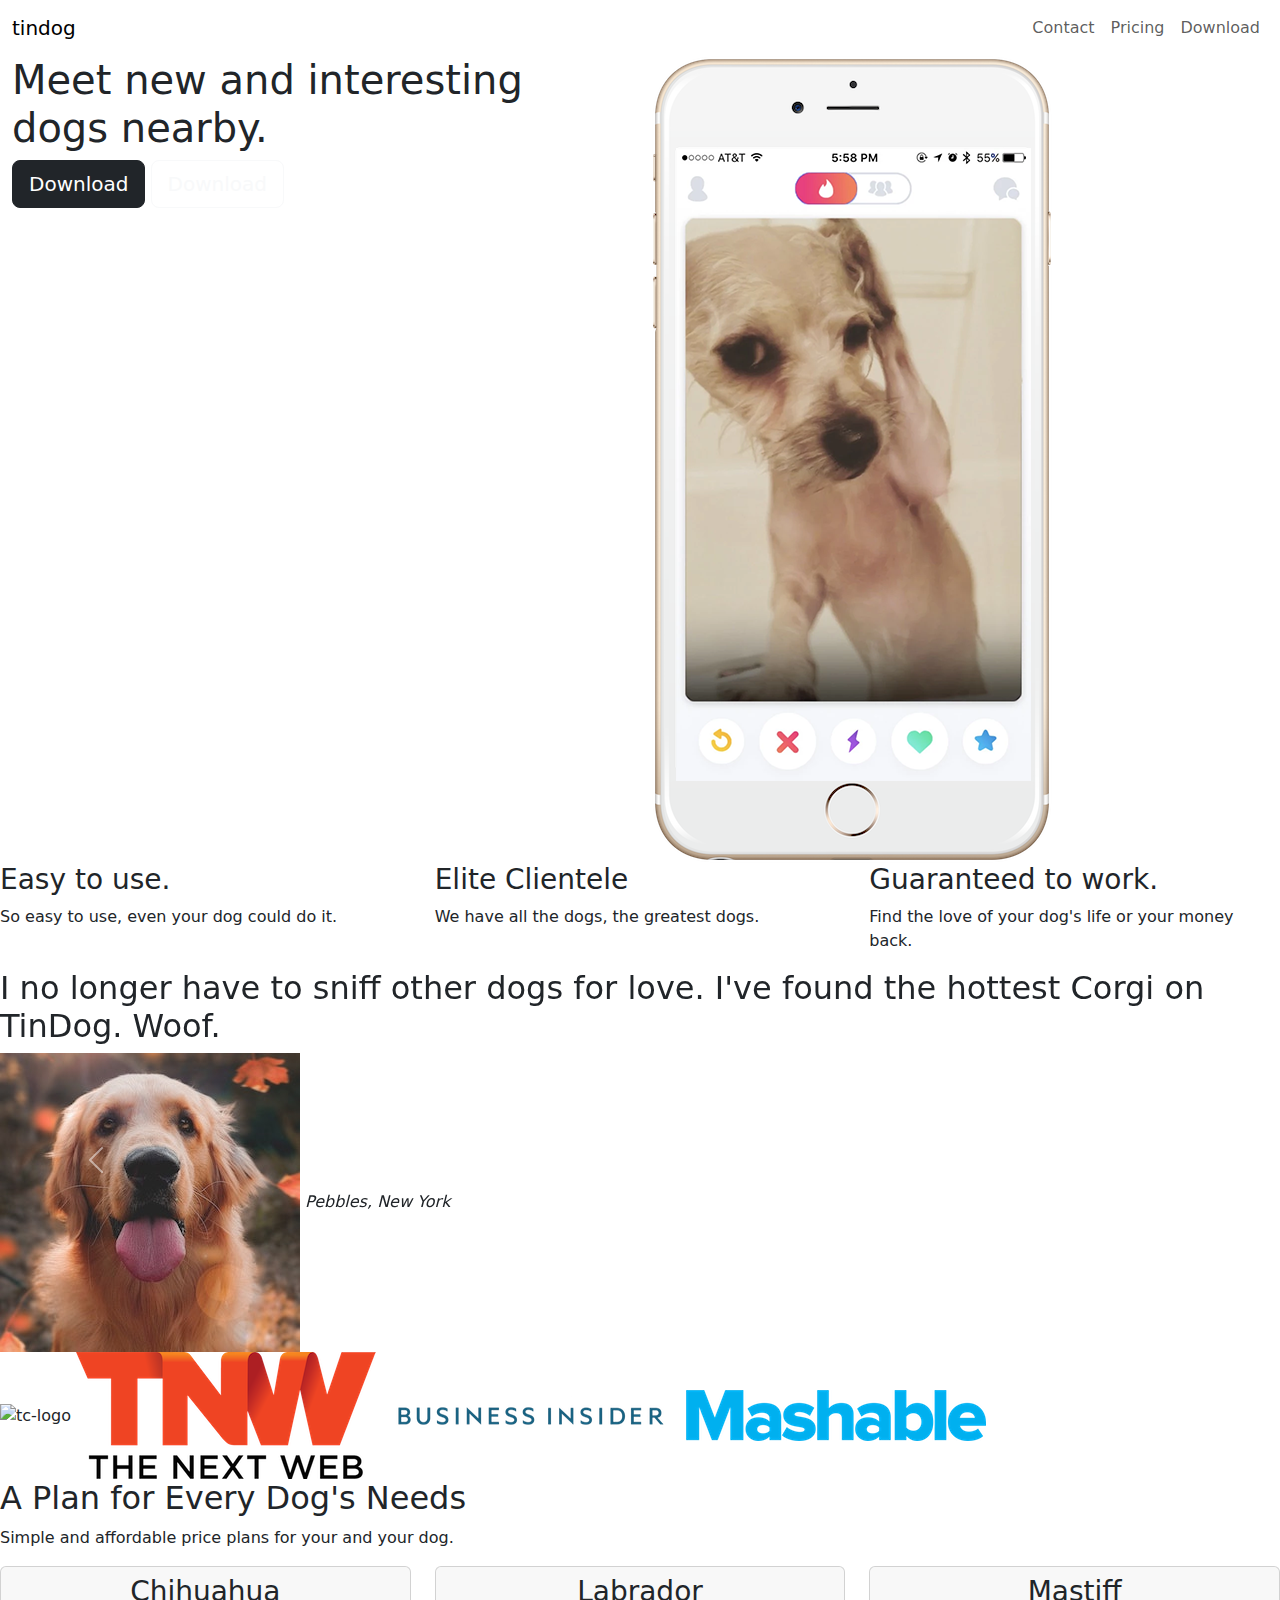
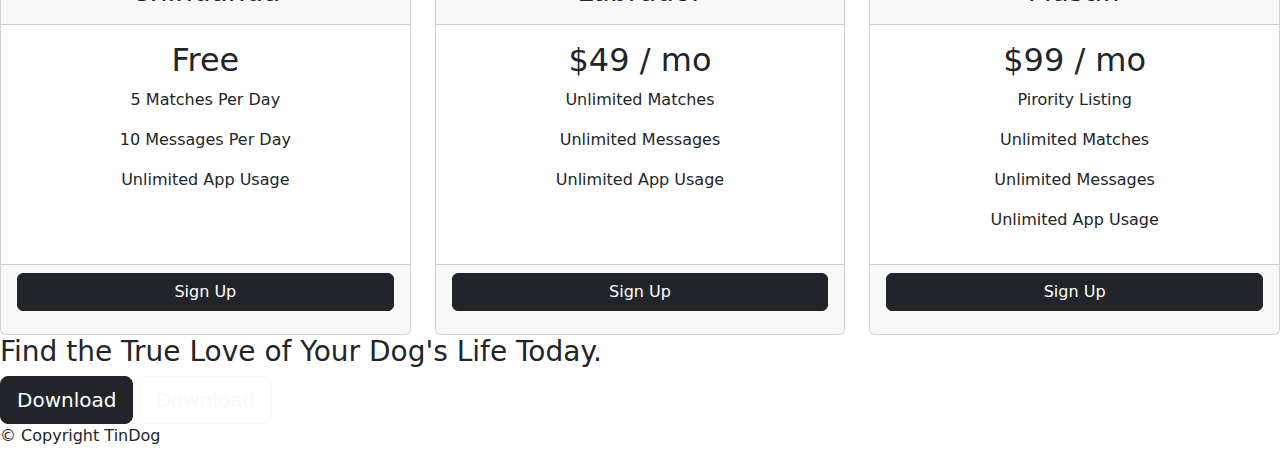
==== TinDog-Start-master/index.html @ 23ef09c0 "Add files via upload" ====
<!DOCTYPE html>
<html>

<head>
  <meta charset="utf-8">
  <title>TinDog</title>

  <!-- Google Fonts -->
  <link rel="preconnect" href="https://fonts.googleapis.com">
  <link rel="preconnect" href="https://fonts.gstatic.com" crossorigin>
  <link href="https://fonts.googleapis.com/css2?family=Montserrat:wght@900&family=Ubuntu:wght@700&display=swap" rel="stylesheet">

  <!-- Bootstrap -->
  <link rel="stylesheet" href="	https://cdn.jsdelivr.net/npm/bootstrap@5.2.0/dist/css/bootstrap.min.css">
  <script src="https://cdn.jsdelivr.net/npm/bootstrap@5.2.0/dist/js/bootstrap.bundle.min.js"></script>

  <!-- Fontawesome -->
  <script src="https://kit.fontawesome.com/2225b4120a.js" crossorigin="anonymous"></script>

  <!-- My CSS -->
  <link rel="stylesheet" href="C:\Users\bahad\Desktop\udemy\Web Development\TinDog-Start-master\css\styles.css">
</head>

<body>

  <section id="title">
    <div class="container-fluid">
      <div class="navbar-order">


        <!-- Nav Bar -->
        <nav class="navbar navbar-expand-lg ">
          <a class="navbar-brand" href="#">tindog</a>
          <button class="navbar-toggler" type="button" data-bs-toggle="collapse" data-bs-target="#navbarTogglerDemo02" aria-controls="navbarTogglerDemo02" aria-expanded="false" aria-label="Toggle navigation">
            <span class="navbar-toggler-icon"></span>
          </button>
          <div class="collapse navbar-collapse" id="navbarTogglerDemo02">
            <ul class="navbar-nav ms-auto">
              <li class="nav-item">
                <a class="nav-link" aria-current="page" href="#footer">Contact</a>
              </li>
              <li class="nav-item">
                <a class="nav-link" href="#pricing">Pricing</a>
              </li>
              <li class="nav-item">
                <a class="nav-link" href="#cta">Download</a>
              </li>
            </ul>
          </div>
      </div>
    </div>
    </nav>




    <!-- Title -->
    <div class="container-fluid">
      <div class="row">
        <div class="col-lg-6 text-row">
          <h1 class="meet">Meet new and interesting dogs nearby.</h1>
          <button type="button" class="btn btn-dark btn-lg download-button"><i class="fa-brands fa-apple"></i> Download</button>
          <button type="button" class="btn btn-outline-light btn-lg download-button"><i class="fa-brands fa-google-play"></i> Download</button>
        </div>

        <div class="col-lg-6 title-img">
          <img class="dog-phone" src="images/iphone6.png" alt="iphone-mockup">
        </div>

      </div>
    </div>


  </section>


  <!-- Features -->

  <section id="features">
    <div class="Second-Section">
      <div class="row">
        <div class="col-lg-4">
          <i class="fa-solid fa-circle-check fa-8x icon-img"></i>
          <h3>Easy to use.</h3>
          <p class="intro-text">So easy to use, even your dog could do it.</p>
        </div>
        <div class="col-lg-4">
          <i class="fa-solid fa-bullseye fa-8x icon-img"></i>
          <h3>Elite Clientele</h3>
          <p class="intro-text">We have all the dogs, the greatest dogs.</p>
        </div>
        <div class="col-lg-4 ">
          <i class="fa-solid fa-heart fa-8x icon-img"></i>
          <h3>Guaranteed to work.</h3>
          <p class="intro-text">Find the love of your dog's life or your money back.</p>
        </div>
      </div>
    </div>
  </section>


  <!-- Testimonials -->

  <section id="testimonials">
    <div id="carouselExampleControls" class="carousel slide" data-bs-ride="carousel">
      <div class="carousel-inner">
        <div class="carousel-item active">
          <h2>I no longer have to sniff other dogs for love. I've found the hottest Corgi on TinDog. Woof.</h2>
          <img class="testimonial-img" src="images/dog-img.jpg" alt="dog-profile">
          <em>Pebbles, New York</em>
        </div>
        <div class="carousel-item">
          <h2 class="testimonial-text">My dog used to be so lonely, but with TinDog's help, they've found the love of their life. I think.</h2>
          <img class="testimonial-img" src="images/lady-img.jpg" alt="lady-profile">
          <em>Beverly, Illinois</em>
        </div>
      </div>
      <button class="carousel-control-prev" type="button" data-bs-target="#carouselExampleControls" data-bs-slide="prev">
        <span class="carousel-control-prev-icon" aria-hidden="true"></span>
        <span class="visually-hidden">Previous</span>
      </button>
      <button class="carousel-control-next" type="button" data-bs-target="#carouselExampleControls" data-bs-slide="next">
        <span class="carousel-control-next-icon" aria-hidden="true"></span>
        <span class="visually-hidden">Next</span>
      </button>
    </div>
  </section>


  <!-- Press -->

  <section id="press">

    <img class="press-photo" src="images/techcrunch.png" alt="tc-logo">
    <img class="press-photo" src="images/tnw.png" alt="tnw-logo">
    <img class="press-photo" src="images/bizinsider.png" alt="biz-insider-logo">
    <img class="press-photo" src="images/mashable.png" alt="mashable-logo">

  </section>


  <!-- Pricing -->
  <section id="pricing">

    <h2 class="price-plans">A Plan for Every Dog's Needs</h2>
    <p class="price-plans">Simple and affordable price plans for your and your dog.</p>

    <div class="row row-cols-1 row*cols-lg-2 row-cols-md-3 row-cols-sm-1 text-center cards">
      <div class="col">
        <div class="card h-100">
          <div class="card-header">
            <h3>Chihuahua</h3>
          </div>
          <div class="card-body">
            <h2>Free</h2>
            <p>5 Matches Per Day</p>
            <p>10 Messages Per Day</p>
            <p>Unlimited App Usage</p>
          </div>
          <div class="card-footer">
            <div class="d-grid gap-2">
              <button type="button" class="btn btn-dark" style="margin-bottom:4%;">Sign Up</button>
            </div>

          </div>

        </div>
      </div>

      <div class="col">
        <div class="card h-100">
          <div class="card-header">
            <h3>Labrador</h3>
          </div>
          <div class="card-body">
            <h2>$49 / mo</h2>
            <p>Unlimited Matches</p>
            <p>Unlimited Messages</p>
            <p>Unlimited App Usage</p>
          </div>
          <div class="card-footer">
            <div class="d-grid gap-2">
              <button type="button" class="btn btn-dark" style="margin-bottom:4%;">Sign Up</button>
            </div>
          </div>

        </div>
      </div>

      <div class="col">
        <div class="card h-100">
          <div class="card-header">
            <h3>Mastiff</h3>
          </div>
          <div class="card-body">
            <h2>$99 / mo</h2>
            <p>Pirority Listing</p>
            <p>Unlimited Matches</p>
            <p>Unlimited Messages</p>
            <p>Unlimited App Usage</p>
          </div>
          <div class="card-footer">
            <div class="d-grid gap-2">
              <button type="button" class="btn btn-dark" style="margin-bottom:4%;">Sign Up</button>
            </div>
          </div>

        </div>
      </div>

    </div>


  </section>

  <!-- Call to Action -->

  <section id="cta">

    <h3 class="call-for-action">Find the True Love of Your Dog's Life Today.</h3>
    <button type="button" class="btn btn-dark btn-lg download-button-cta text-center"><i class="fa-brands fa-apple"></i> Download</button>
    <button type="button" class="btn btn-outline-light btn-lg download-button-cta text-center"><i class="fa-brands fa-google-play"></i> Download</button>

  </section>


  <!-- Footer -->

  <footer id="footer">
    <i class="fa-brands fa-twitter     icons"></i>
    <i class="fa-brands fa-instagram   icons"></i>
    <i class="fa-brands fa-facebook-f  icons"></i>
    <i class="fa-solid fa-envelope     icons"></i>
    <p class="copyright">© Copyright TinDog</p>

  </footer>


</body>

</html>
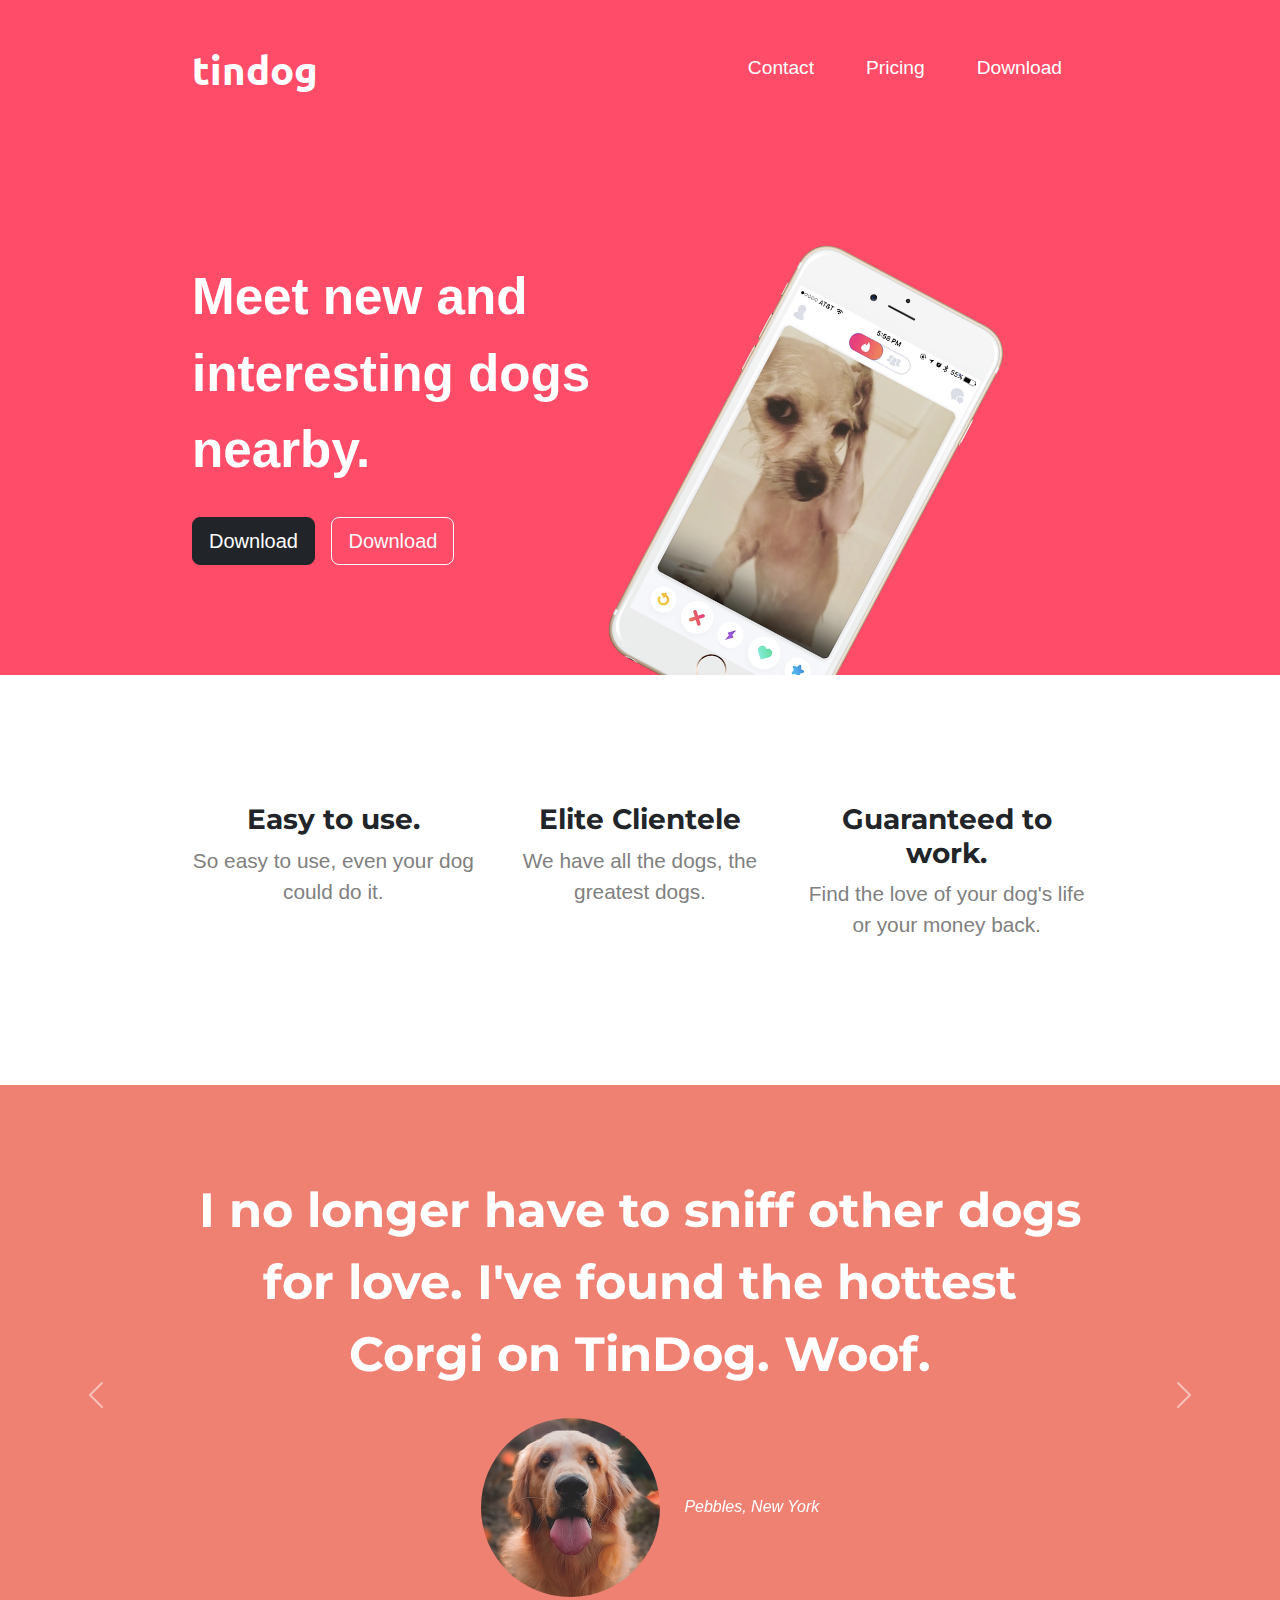
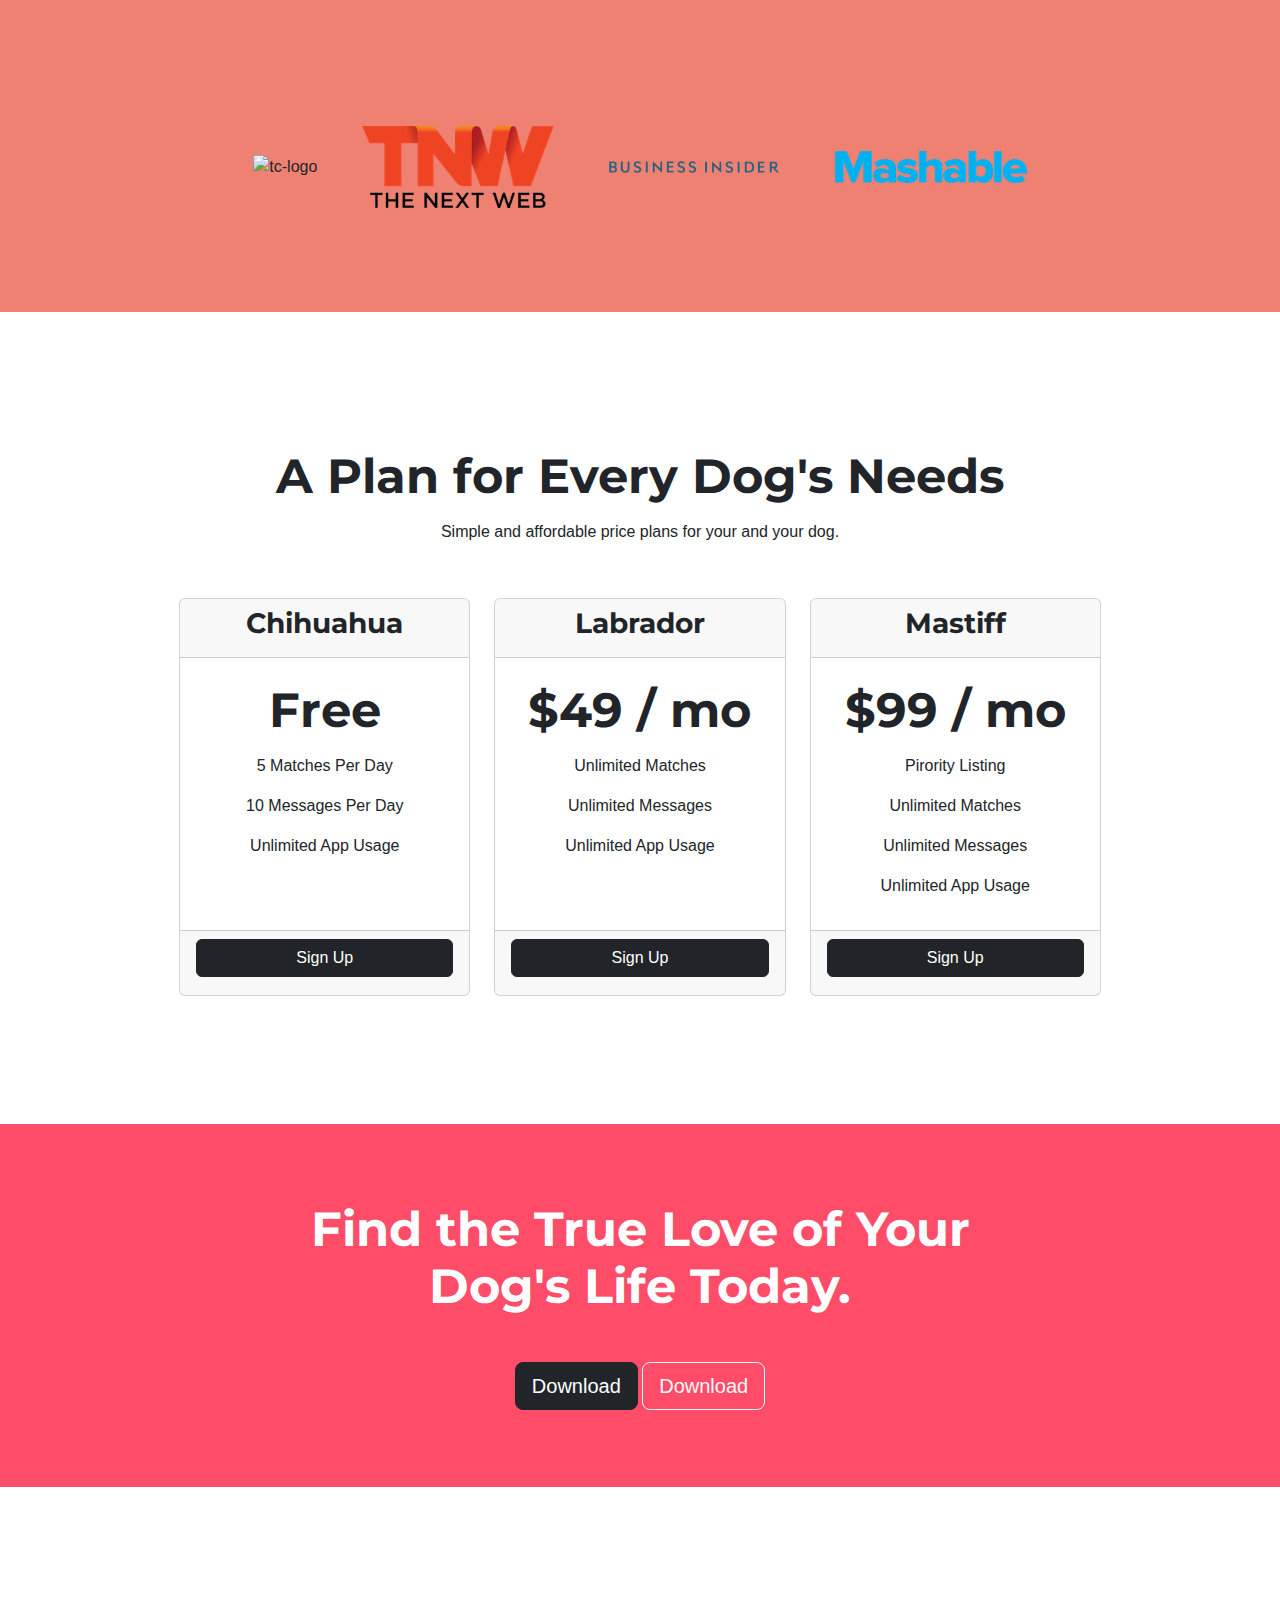
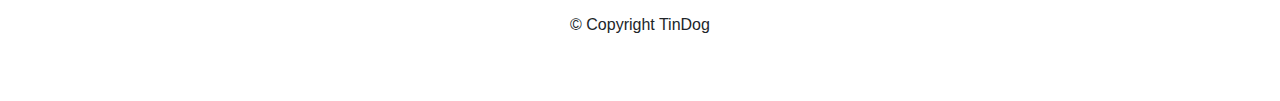
==== commit a46e7b15: "Update index.html" ====
--- a/TinDog-Start-master/index.html
+++ b/TinDog-Start-master/index.html
@@ -18,7 +18,7 @@
   <script src="https://kit.fontawesome.com/2225b4120a.js" crossorigin="anonymous"></script>
 
   <!-- My CSS -->
-  <link rel="stylesheet" href="C:\Users\bahad\Desktop\udemy\Web Development\TinDog-Start-master\css\styles.css">
+  <link rel="stylesheet" href="css\styles.css">
 </head>
 
 <body>
